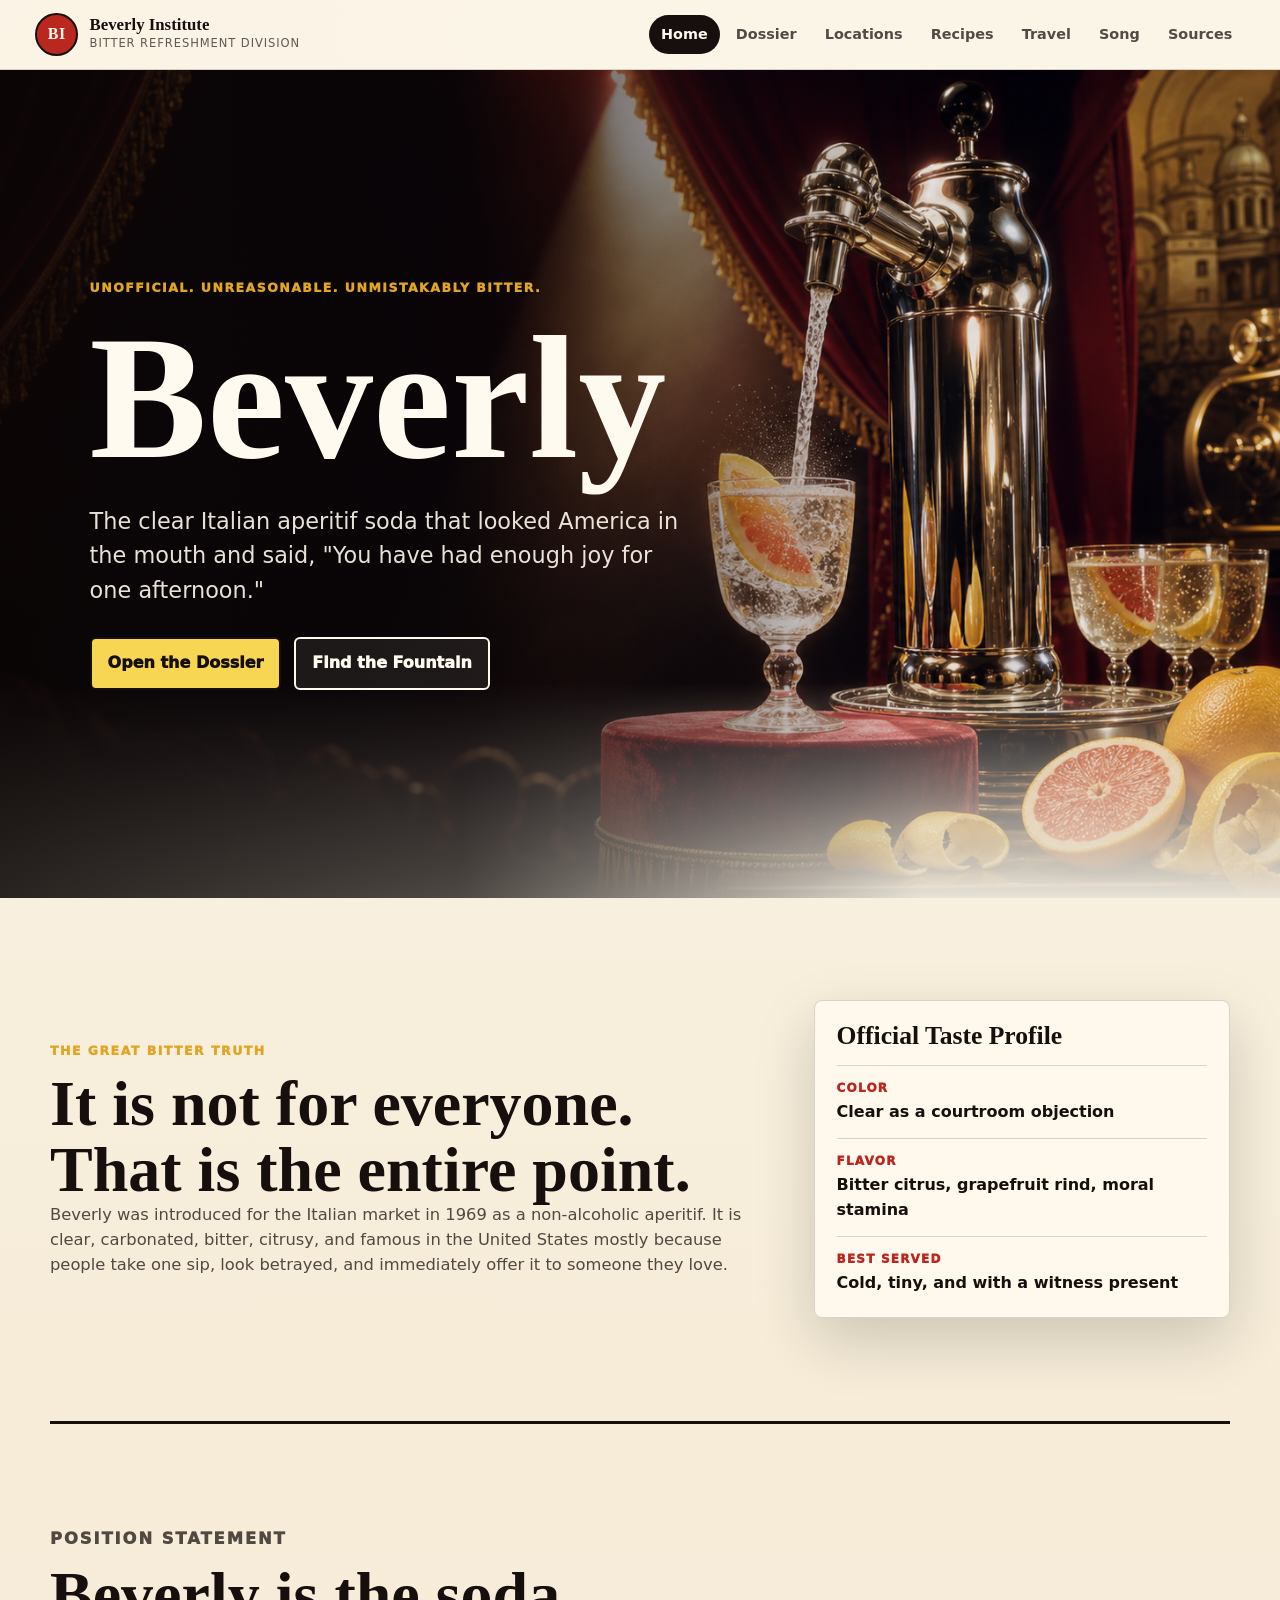
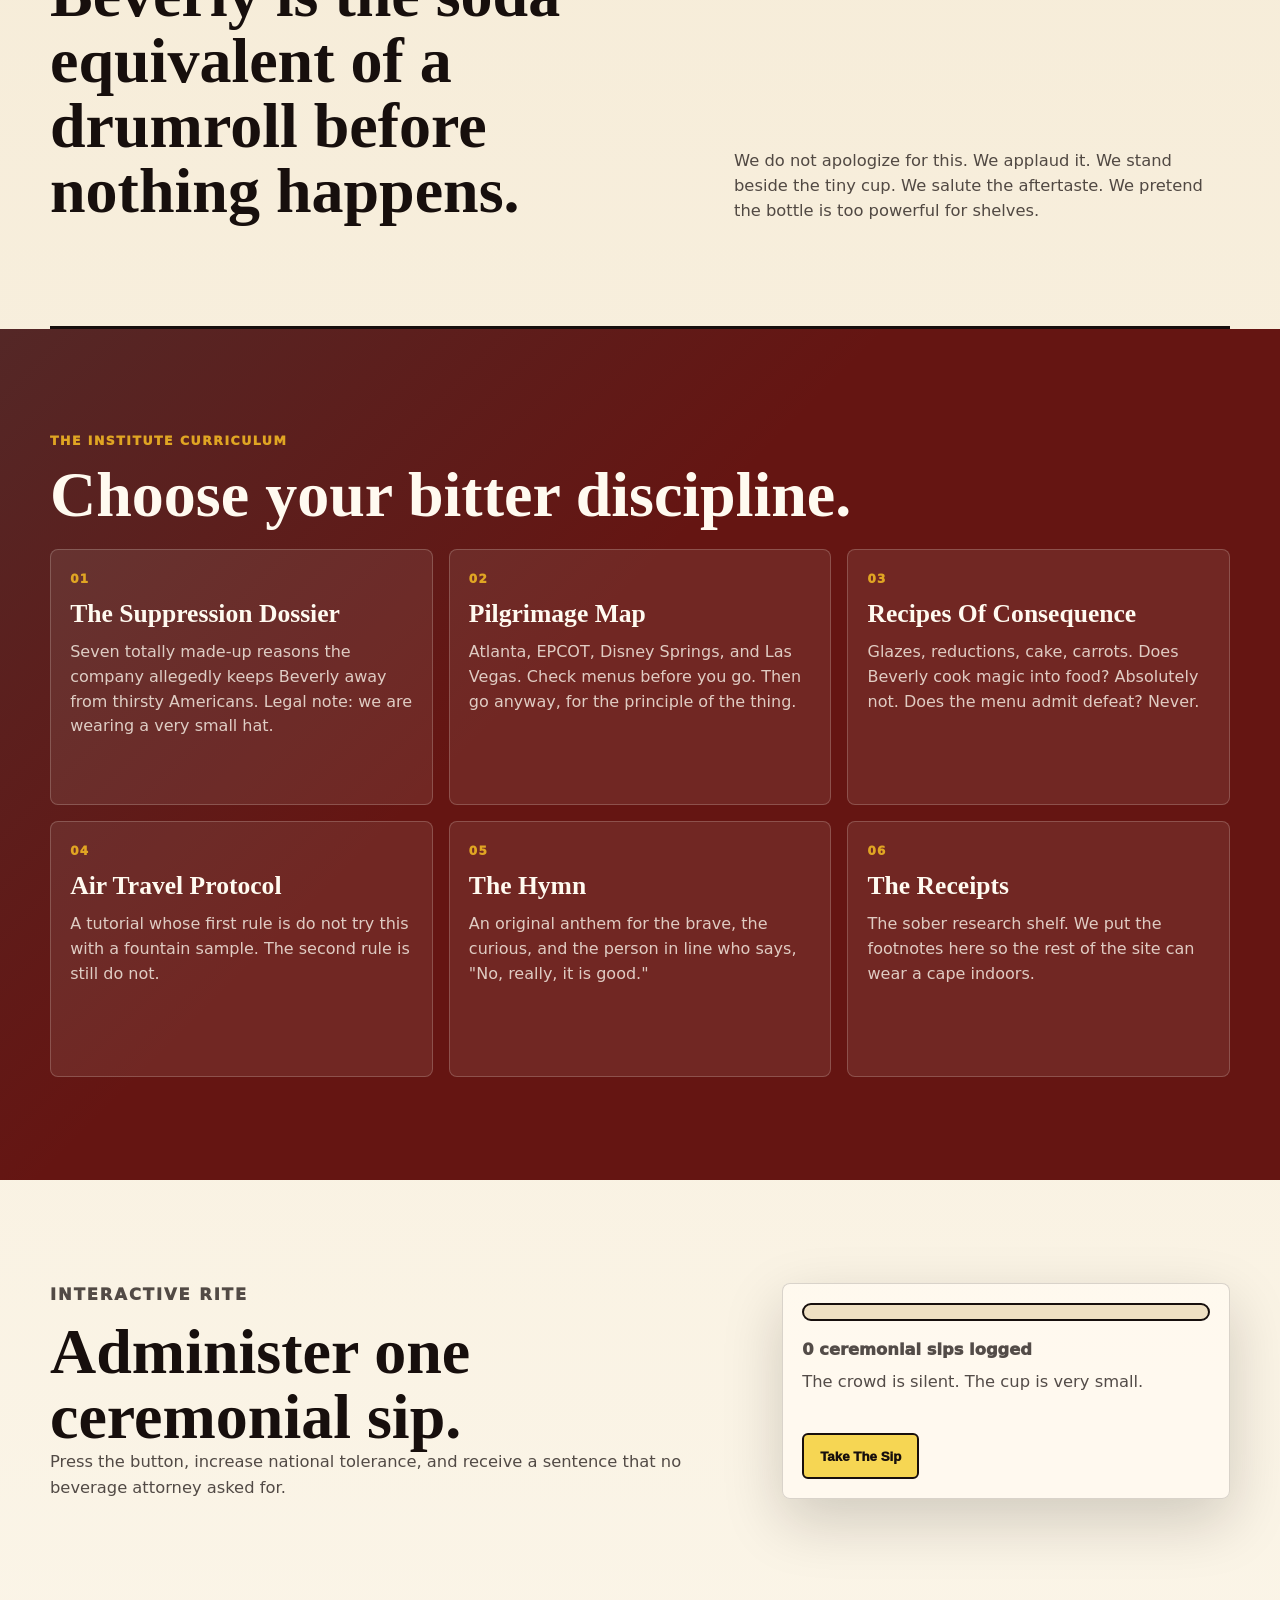
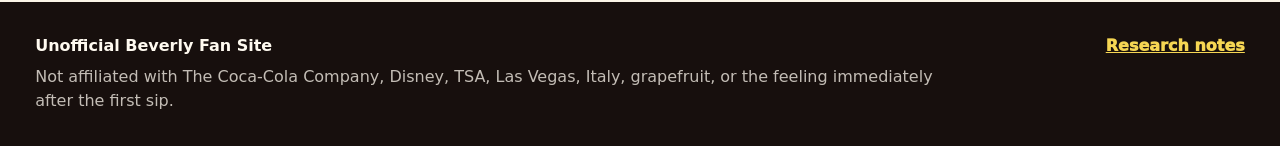
==== index.html @ 8dc159c8 "Create Beverly fan site" ====
<!doctype html>
<html lang="en">
  <head>
    <meta charset="utf-8">
    <meta name="viewport" content="width=device-width, initial-scale=1">
    <title>The Beverly Institute of Bitter Refreshment</title>
    <meta
      name="description"
      content="An unofficial, overcommitted fan site for Beverly, the bitter Italian soda Americans were not emotionally prepared to receive."
    >
    <link rel="stylesheet" href="assets/styles.css">
  </head>
  <body>
    <div data-site-header></div>

    <main>
      <section class="hero hero-home">
        <img src="assets/images/beverly-hero.png" alt="A theatrical soda fountain pouring a clear sparkling bitter drink into a glass on a tiny stage.">
        <div class="hero-shade"></div>
        <div class="hero-content">
          <p class="eyebrow">Unofficial. Unreasonable. Unmistakably bitter.</p>
          <h1>Beverly</h1>
          <p class="hero-copy">
            The clear Italian aperitif soda that looked America in the mouth and said,
            "You have had enough joy for one afternoon."
          </p>
          <div class="hero-actions">
            <a class="button primary" href="manifesto.html">Open the Dossier</a>
            <a class="button ghost" href="locations.html">Find the Fountain</a>
          </div>
        </div>
      </section>

      <section class="section intro-grid">
        <div>
          <p class="kicker">The Great Bitter Truth</p>
          <h2>It is not for everyone. That is the entire point.</h2>
          <p>
            Beverly was introduced for the Italian market in 1969 as a non-alcoholic
            aperitif. It is clear, carbonated, bitter, citrusy, and famous in the
            United States mostly because people take one sip, look betrayed, and
            immediately offer it to someone they love.
          </p>
        </div>
        <aside class="fact-panel">
          <h3>Official Taste Profile</h3>
          <dl>
            <div>
              <dt>Color</dt>
              <dd>Clear as a courtroom objection</dd>
            </div>
            <div>
              <dt>Flavor</dt>
              <dd>Bitter citrus, grapefruit rind, moral stamina</dd>
            </div>
            <div>
              <dt>Best served</dt>
              <dd>Cold, tiny, and with a witness present</dd>
            </div>
          </dl>
        </aside>
      </section>

      <section class="section proclamation-band">
        <div>
          <p class="kicker">Position Statement</p>
          <h2>Beverly is the soda equivalent of a drumroll before nothing happens.</h2>
        </div>
        <p>
          We do not apologize for this. We applaud it. We stand beside the tiny cup.
          We salute the aftertaste. We pretend the bottle is too powerful for shelves.
        </p>
      </section>

      <section class="section cards-section">
        <div class="section-heading">
          <p class="kicker">The Institute Curriculum</p>
          <h2>Choose your bitter discipline.</h2>
        </div>
        <div class="card-grid">
          <a class="feature-card" href="manifesto.html">
            <span class="card-number">01</span>
            <h3>The Suppression Dossier</h3>
            <p>
              Seven totally made-up reasons the company allegedly keeps Beverly away
              from thirsty Americans. Legal note: we are wearing a very small hat.
            </p>
          </a>
          <a class="feature-card" href="locations.html">
            <span class="card-number">02</span>
            <h3>Pilgrimage Map</h3>
            <p>
              Atlanta, EPCOT, Disney Springs, and Las Vegas. Check menus before you go.
              Then go anyway, for the principle of the thing.
            </p>
          </a>
          <a class="feature-card" href="recipes.html">
            <span class="card-number">03</span>
            <h3>Recipes Of Consequence</h3>
            <p>
              Glazes, reductions, cake, carrots. Does Beverly cook magic into food?
              Absolutely not. Does the menu admit defeat? Never.
            </p>
          </a>
          <a class="feature-card" href="travel.html">
            <span class="card-number">04</span>
            <h3>Air Travel Protocol</h3>
            <p>
              A tutorial whose first rule is do not try this with a fountain sample.
              The second rule is still do not.
            </p>
          </a>
          <a class="feature-card" href="song.html">
            <span class="card-number">05</span>
            <h3>The Hymn</h3>
            <p>
              An original anthem for the brave, the curious, and the person in line
              who says, "No, really, it is good."
            </p>
          </a>
          <a class="feature-card" href="sources.html">
            <span class="card-number">06</span>
            <h3>The Receipts</h3>
            <p>
              The sober research shelf. We put the footnotes here so the rest of the
              site can wear a cape indoors.
            </p>
          </a>
        </div>
      </section>

      <section class="section ceremony-panel">
        <div>
          <p class="kicker">Interactive Rite</p>
          <h2>Administer one ceremonial sip.</h2>
          <p>
            Press the button, increase national tolerance, and receive a sentence
            that no beverage attorney asked for.
          </p>
        </div>
        <div class="sip-console" data-sip-console>
          <div class="meter-shell" aria-hidden="true">
            <span class="meter-fill" data-sip-fill></span>
          </div>
          <p class="sip-score"><span data-sip-count>0</span> ceremonial sips logged</p>
          <p class="sip-message" data-sip-message>The crowd is silent. The cup is very small.</p>
          <button class="button primary" type="button" data-sip-button>Take The Sip</button>
        </div>
      </section>
    </main>

    <div data-site-footer></div>
    <script src="assets/site.js"></script>
  </body>
</html>
---- assets/styles.css ----
:root {
  --ink: #170f0d;
  --paper: #fbf5e8;
  --paper-deep: #efe0c3;
  --red: #b9271f;
  --red-deep: #651512;
  --teal: #087a83;
  --teal-deep: #064e54;
  --gold: #e0a523;
  --citrus: #f6d653;
  --cream: #fffaf0;
  --line: rgba(23, 15, 13, 0.16);
  --shadow: 0 22px 60px rgba(23, 15, 13, 0.18);
}

* {
  box-sizing: border-box;
}

html {
  scroll-behavior: smooth;
}

body {
  margin: 0;
  background:
    radial-gradient(circle at top left, rgba(224, 165, 35, 0.18), transparent 32rem),
    linear-gradient(180deg, var(--paper) 0%, #f6ecd8 42%, #fbf5e8 100%);
  color: var(--ink);
  font-family: Inter, ui-sans-serif, system-ui, -apple-system, BlinkMacSystemFont, "Segoe UI", sans-serif;
  line-height: 1.55;
}

img {
  display: block;
  max-width: 100%;
}

a {
  color: inherit;
}

.site-header {
  position: sticky;
  top: 0;
  z-index: 20;
  display: flex;
  align-items: center;
  justify-content: space-between;
  gap: 1rem;
  padding: 0.8rem clamp(1rem, 3vw, 2.2rem);
  background: rgba(251, 245, 232, 0.92);
  border-bottom: 1px solid var(--line);
  backdrop-filter: blur(18px);
}

.brand {
  display: flex;
  align-items: center;
  gap: 0.7rem;
  text-decoration: none;
  min-width: 14rem;
}

.brand-mark {
  display: grid;
  place-items: center;
  width: 2.7rem;
  height: 2.7rem;
  border: 2px solid var(--ink);
  border-radius: 50%;
  background: var(--red);
  color: var(--cream);
  font-family: Georgia, "Times New Roman", serif;
  font-weight: 900;
  letter-spacing: 0.04em;
}

.brand strong,
.brand small {
  display: block;
}

.brand strong {
  font-family: Georgia, "Times New Roman", serif;
  font-size: 1.05rem;
  line-height: 1.1;
}

.brand small {
  color: rgba(23, 15, 13, 0.68);
  font-size: 0.72rem;
  text-transform: uppercase;
  letter-spacing: 0.08em;
}

.site-nav {
  display: flex;
  align-items: center;
  gap: 0.2rem;
  flex-wrap: wrap;
  justify-content: flex-end;
}

.site-nav a {
  border-radius: 999px;
  padding: 0.52rem 0.78rem;
  color: rgba(23, 15, 13, 0.74);
  font-weight: 800;
  font-size: 0.9rem;
  text-decoration: none;
}

.site-nav a:hover,
.site-nav a[aria-current="page"] {
  background: var(--ink);
  color: var(--cream);
}

.nav-toggle {
  display: none;
  border: 1px solid var(--line);
  border-radius: 6px;
  background: var(--cream);
  color: var(--ink);
  padding: 0.55rem 0.7rem;
  font: inherit;
  font-weight: 900;
}

.hero {
  position: relative;
  min-height: clamp(34rem, 92vh, 54rem);
  overflow: hidden;
  display: grid;
  align-items: center;
}

.hero img,
.page-hero.image-hero > img {
  position: absolute;
  inset: 0;
  width: 100%;
  height: 100%;
  object-fit: cover;
}

.hero-shade {
  position: absolute;
  inset: 0;
  background:
    linear-gradient(90deg, rgba(12, 6, 5, 0.88) 0%, rgba(12, 6, 5, 0.72) 36%, rgba(12, 6, 5, 0.08) 72%),
    linear-gradient(180deg, transparent 74%, var(--paper) 100%);
}

.hero-content {
  position: relative;
  z-index: 2;
  width: min(46rem, calc(100% - 2rem));
  margin-left: clamp(1rem, 7vw, 6rem);
  color: var(--cream);
  padding: 5rem 0;
}

.eyebrow,
.kicker {
  margin: 0 0 0.7rem;
  color: var(--gold);
  font-weight: 950;
  text-transform: uppercase;
  letter-spacing: 0.12em;
  font-size: 0.78rem;
}

h1,
h2,
h3 {
  margin: 0;
  font-family: Georgia, "Times New Roman", serif;
  line-height: 1.02;
}

h1 {
  font-size: clamp(4.4rem, 14vw, 11rem);
}

h2 {
  font-size: clamp(2rem, 5vw, 4rem);
}

h3 {
  font-size: clamp(1.25rem, 2vw, 1.7rem);
}

p {
  margin: 0;
}

.hero-copy {
  max-width: 38rem;
  margin-top: 1rem;
  color: rgba(255, 250, 240, 0.9);
  font-size: clamp(1.08rem, 2vw, 1.4rem);
}

.hero-actions {
  display: flex;
  gap: 0.8rem;
  flex-wrap: wrap;
  margin-top: 1.8rem;
}

.button {
  display: inline-flex;
  align-items: center;
  justify-content: center;
  min-height: 2.85rem;
  border: 2px solid currentColor;
  border-radius: 6px;
  padding: 0.76rem 1rem;
  font-weight: 950;
  text-decoration: none;
  cursor: pointer;
  transition: transform 160ms ease, background 160ms ease, color 160ms ease;
}

.button:hover {
  transform: translateY(-1px);
}

.button.primary {
  background: var(--citrus);
  color: var(--ink);
}

.button.ghost {
  background: rgba(255, 250, 240, 0.08);
  color: var(--cream);
}

.section {
  width: min(1180px, calc(100% - 2rem));
  margin: 0 auto;
  padding: clamp(3.5rem, 8vw, 7rem) 0;
}

.intro-grid {
  display: grid;
  grid-template-columns: minmax(0, 1fr) minmax(18rem, 26rem);
  gap: clamp(1.2rem, 4vw, 4rem);
  align-items: center;
}

.intro-grid p:not(.kicker),
.dossier-intro p,
.proclamation-band p,
.ceremony-panel p,
.travel-card p,
.tsa-box p,
.source-card p,
.recipe-card p,
.location-card p,
.page-hero p,
.hymn-console p,
.lyrics-card p {
  color: rgba(23, 15, 13, 0.74);
  font-size: 1.02rem;
}

.fact-panel,
.sip-console,
.hymn-console,
.lyrics-card,
.source-card,
.recipe-card,
.location-card,
.travel-card,
.dossier-card {
  background: rgba(255, 250, 240, 0.86);
  border: 1px solid var(--line);
  border-radius: 8px;
  box-shadow: var(--shadow);
}

.fact-panel {
  padding: 1.35rem;
}

.fact-panel h3 {
  margin-bottom: 1rem;
}

.fact-panel dl {
  display: grid;
  gap: 0.85rem;
  margin: 0;
}

.fact-panel div {
  border-top: 1px solid var(--line);
  padding-top: 0.8rem;
}

.fact-panel dt {
  color: var(--red);
  font-weight: 950;
  text-transform: uppercase;
  font-size: 0.75rem;
  letter-spacing: 0.1em;
}

.fact-panel dd {
  margin: 0.15rem 0 0;
  font-weight: 800;
}

.proclamation-band {
  display: grid;
  grid-template-columns: 1fr 0.8fr;
  gap: clamp(1.4rem, 5vw, 5rem);
  align-items: end;
  border-top: 3px solid var(--ink);
  border-bottom: 3px solid var(--ink);
}

.cards-section {
  width: 100%;
  background:
    linear-gradient(135deg, rgba(8, 122, 131, 0.18), transparent 42%),
    var(--red-deep);
  color: var(--cream);
  padding-left: max(1rem, calc((100% - 1180px) / 2));
  padding-right: max(1rem, calc((100% - 1180px) / 2));
}

.section-heading {
  margin-bottom: 1.4rem;
}

.card-grid {
  display: grid;
  grid-template-columns: repeat(3, minmax(0, 1fr));
  gap: 1rem;
}

.feature-card {
  min-height: 16rem;
  display: flex;
  flex-direction: column;
  gap: 0.8rem;
  padding: 1.2rem;
  color: var(--cream);
  border: 1px solid rgba(255, 250, 240, 0.2);
  border-radius: 8px;
  background: rgba(255, 250, 240, 0.08);
  text-decoration: none;
}

.feature-card:hover {
  background: rgba(255, 250, 240, 0.14);
}

.feature-card p {
  color: rgba(255, 250, 240, 0.78);
}

.card-number,
.state,
.recipe-meta,
.stamp,
.dossier-card span {
  color: var(--gold);
  font-weight: 950;
  text-transform: uppercase;
  letter-spacing: 0.1em;
  font-size: 0.75rem;
}

.ceremony-panel {
  display: grid;
  grid-template-columns: 1fr minmax(18rem, 28rem);
  gap: clamp(1.4rem, 5vw, 4rem);
  align-items: center;
}

.sip-console {
  padding: 1.2rem;
}

.meter-shell {
  height: 1.1rem;
  overflow: hidden;
  border: 2px solid var(--ink);
  border-radius: 999px;
  background: var(--paper-deep);
}

.meter-fill {
  display: block;
  width: 0;
  height: 100%;
  background: linear-gradient(90deg, var(--teal), var(--gold), var(--red));
  transition: width 240ms ease;
}

.sip-score {
  margin-top: 1rem;
  font-weight: 950;
}

.sip-message {
  min-height: 3rem;
  margin: 0.45rem 0 1rem;
}

.page-hero {
  position: relative;
  display: grid;
  align-items: end;
  min-height: 28rem;
  padding: clamp(5rem, 12vw, 10rem) max(1rem, calc((100% - 1180px) / 2)) clamp(3rem, 8vw, 6rem);
  overflow: hidden;
  background:
    linear-gradient(135deg, var(--red-deep), var(--teal-deep));
  color: var(--cream);
}

.page-hero.compact-hero {
  min-height: 24rem;
}

.page-hero.image-hero {
  min-height: 34rem;
}

.page-hero.image-hero::before {
  content: "";
  position: absolute;
  inset: 0;
  z-index: 1;
  background:
    linear-gradient(90deg, rgba(23, 15, 13, 0.82), rgba(23, 15, 13, 0.38) 54%, rgba(23, 15, 13, 0.08)),
    linear-gradient(180deg, transparent 72%, var(--paper) 100%);
}

.page-hero > div {
  position: relative;
  z-index: 2;
  max-width: 49rem;
}

.page-hero h1 {
  margin-bottom: 1rem;
  font-size: clamp(3.1rem, 9vw, 7rem);
}

.page-hero p {
  color: rgba(255, 250, 240, 0.88);
  font-size: clamp(1.05rem, 2vw, 1.3rem);
}

.dossier-layout {
  display: grid;
  grid-template-columns: minmax(18rem, 28rem) minmax(0, 1fr);
  gap: clamp(1.2rem, 4vw, 3rem);
  align-items: start;
}

.dossier-intro {
  position: sticky;
  top: 6rem;
}

.dossier-stack {
  display: grid;
  gap: 1rem;
}

.dossier-card {
  padding: 1.15rem;
}

.dossier-card h3 {
  margin: 0.25rem 0 0.5rem;
}

.pull-quote {
  width: min(980px, calc(100% - 2rem));
  border-left: 0.55rem solid var(--red);
  padding-left: clamp(1rem, 4vw, 2rem);
}

.pull-quote p {
  font-family: Georgia, "Times New Roman", serif;
  font-size: clamp(2rem, 5vw, 4rem);
  line-height: 1.08;
}

.pull-quote span {
  display: block;
  margin-top: 1rem;
  color: rgba(23, 15, 13, 0.62);
  font-weight: 900;
}

.location-grid,
.recipe-grid,
.travel-grid,
.source-grid {
  display: grid;
  grid-template-columns: repeat(2, minmax(0, 1fr));
  gap: 1rem;
}

.location-card,
.recipe-card,
.travel-card,
.source-card {
  padding: 1.2rem;
}

.location-card h2,
.recipe-card h2,
.travel-card h2,
.source-card h2 {
  margin: 0.25rem 0 0.7rem;
  font-size: clamp(1.5rem, 3vw, 2.2rem);
}

.location-card a,
.source-card a,
.tsa-box a {
  display: inline-flex;
  margin-top: 1rem;
  color: var(--teal-deep);
  font-weight: 950;
}

.pilgrimage-steps {
  border-top: 3px solid var(--ink);
}

.step-list {
  display: grid;
  gap: 0.8rem;
  margin: 0;
  padding-left: 1.3rem;
  font-size: 1.1rem;
}

.recipe-grid {
  grid-template-columns: repeat(3, minmax(0, 1fr));
}

.recipe-card ul {
  margin: 1rem 0 0;
  padding-left: 1.1rem;
  color: rgba(23, 15, 13, 0.72);
}

.travel-grid {
  grid-template-columns: repeat(4, minmax(0, 1fr));
}

.travel-card {
  min-height: 21rem;
}

.warning-card {
  background: #fff2bc;
}

.danger-card {
  background: #f3d7d1;
}

.tsa-box {
  display: grid;
  grid-template-columns: 0.85fr 1fr;
  gap: clamp(1rem, 4vw, 3rem);
  border-top: 3px solid var(--ink);
  border-bottom: 3px solid var(--ink);
}

.song-layout {
  display: grid;
  grid-template-columns: minmax(0, 1fr) minmax(18rem, 28rem);
  gap: 1rem;
  align-items: start;
}

.lyrics-card,
.hymn-console {
  padding: 1.25rem;
}

.lyrics {
  display: grid;
  gap: 1rem;
  margin-top: 1.2rem;
}

.lyrics p {
  font-family: Georgia, "Times New Roman", serif;
  font-size: clamp(1.25rem, 2.5vw, 1.75rem);
  line-height: 1.34;
}

.hymn-console {
  position: sticky;
  top: 6rem;
}

.hymn-console .button {
  margin-top: 1rem;
}

.hymn-status {
  min-height: 2rem;
  margin-top: 0.9rem;
  font-weight: 900;
}

.site-footer {
  display: flex;
  justify-content: space-between;
  gap: 1rem;
  padding: 2rem clamp(1rem, 3vw, 2.2rem);
  background: var(--ink);
  color: var(--cream);
}

.site-footer p {
  max-width: 58rem;
  margin-top: 0.35rem;
  color: rgba(255, 250, 240, 0.74);
}

.site-footer a {
  color: var(--citrus);
  font-weight: 950;
}

@media (max-width: 980px) {
  .card-grid,
  .recipe-grid,
  .travel-grid {
    grid-template-columns: repeat(2, minmax(0, 1fr));
  }

  .intro-grid,
  .proclamation-band,
  .ceremony-panel,
  .dossier-layout,
  .song-layout,
  .tsa-box {
    grid-template-columns: 1fr;
  }

  .dossier-intro,
  .hymn-console {
    position: static;
  }
}

@media (max-width: 760px) {
  .site-header {
    align-items: flex-start;
  }

  .brand {
    min-width: 0;
  }

  .nav-toggle {
    display: inline-flex;
  }

  .site-nav {
    position: absolute;
    top: calc(100% + 1px);
    left: 0;
    right: 0;
    display: none;
    flex-direction: column;
    align-items: stretch;
    padding: 0.8rem 1rem 1rem;
    background: rgba(251, 245, 232, 0.98);
    border-bottom: 1px solid var(--line);
  }

  .site-nav.is-open {
    display: flex;
  }

  .site-nav a {
    border-radius: 6px;
  }

  .hero {
    min-height: 46rem;
    align-items: end;
  }

  .hero img {
    object-position: 62% center;
  }

  .hero-shade {
    background:
      linear-gradient(180deg, rgba(12, 6, 5, 0.12) 0%, rgba(12, 6, 5, 0.82) 48%, rgba(12, 6, 5, 0.94) 84%, var(--paper) 100%);
  }

  .hero-content {
    width: calc(100% - 2rem);
    margin: 0 auto;
    padding-bottom: 5rem;
  }

  h1 {
    font-size: clamp(4rem, 22vw, 6rem);
  }

  .page-hero.image-hero {
    min-height: 38rem;
  }

  .page-hero.image-hero > img {
    object-position: 58% center;
  }

  .location-grid,
  .recipe-grid,
  .travel-grid,
  .source-grid,
  .card-grid {
    grid-template-columns: 1fr;
  }

  .travel-card {
    min-height: auto;
  }

  .site-footer {
    flex-direction: column;
  }
}

@media (prefers-reduced-motion: reduce) {
  *,
  *::before,
  *::after {
    scroll-behavior: auto !important;
    transition-duration: 0.01ms !important;
    animation-duration: 0.01ms !important;
    animation-iteration-count: 1 !important;
  }
}
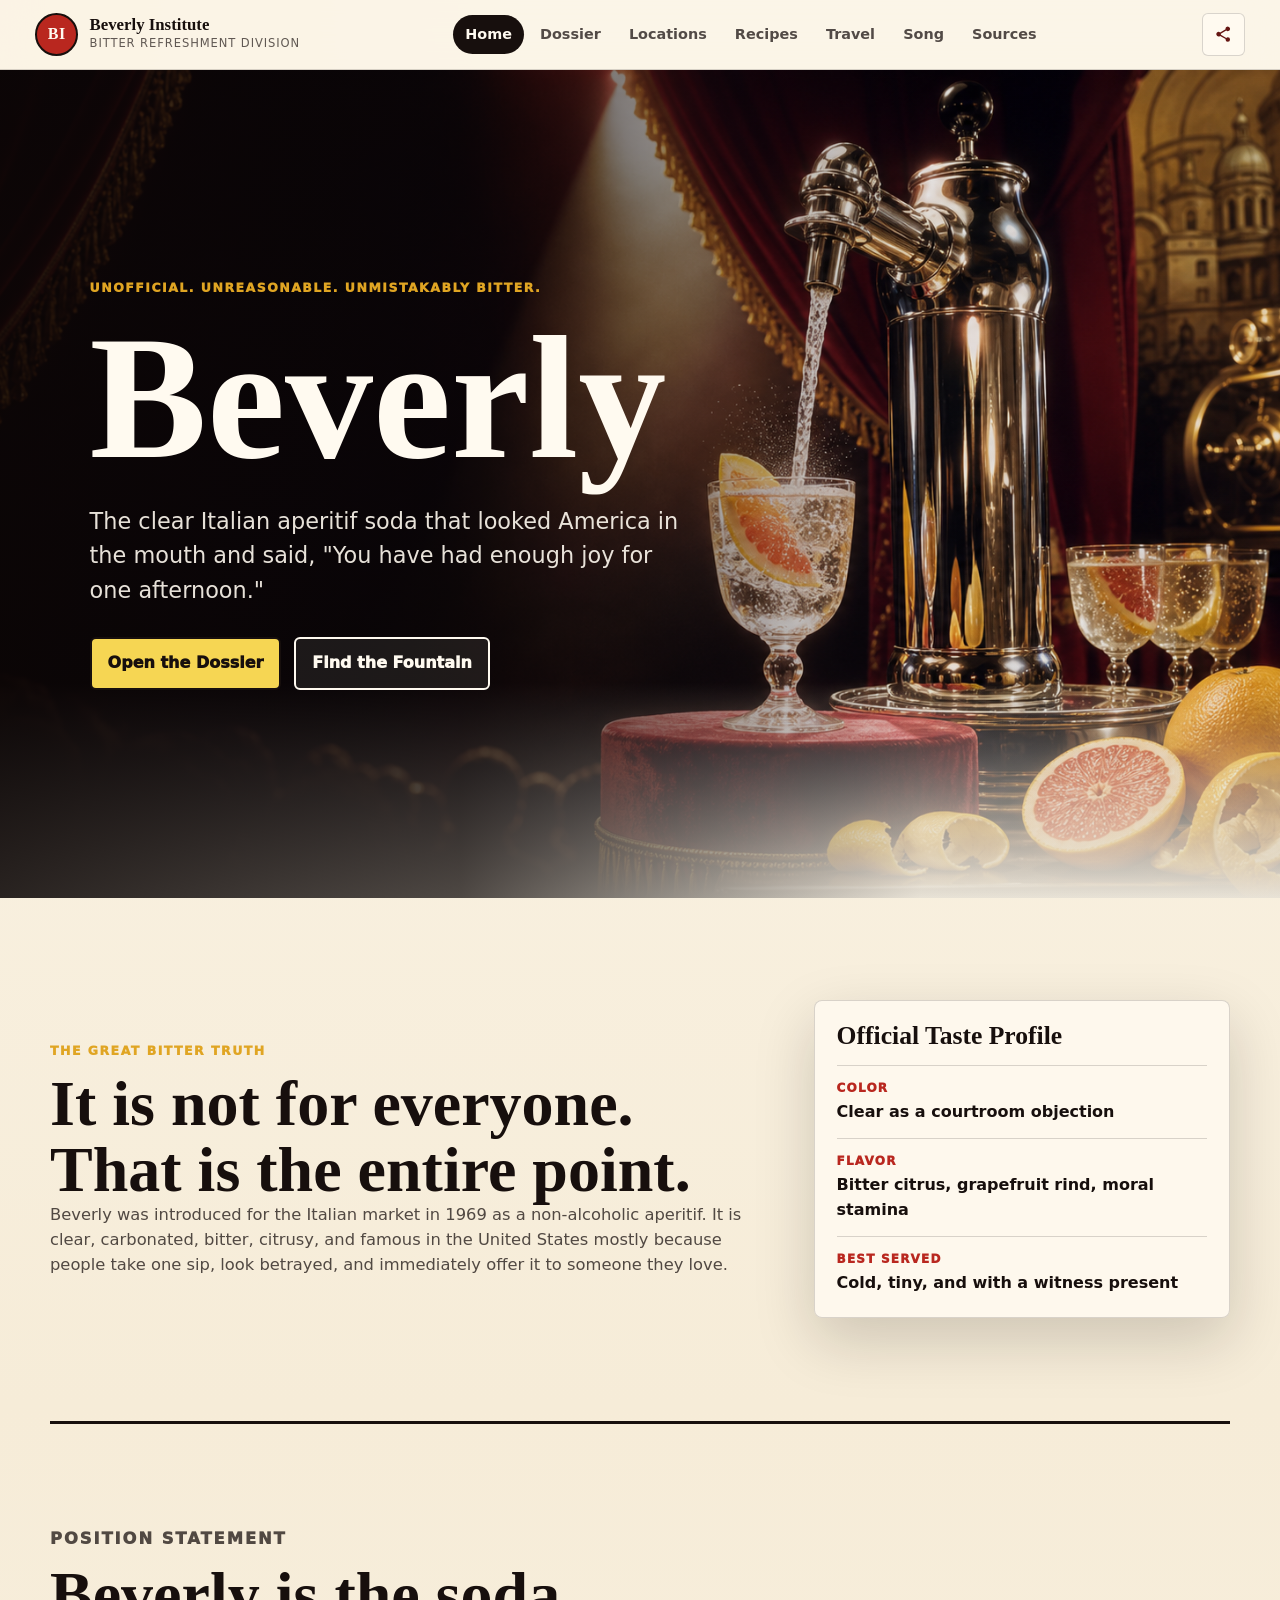
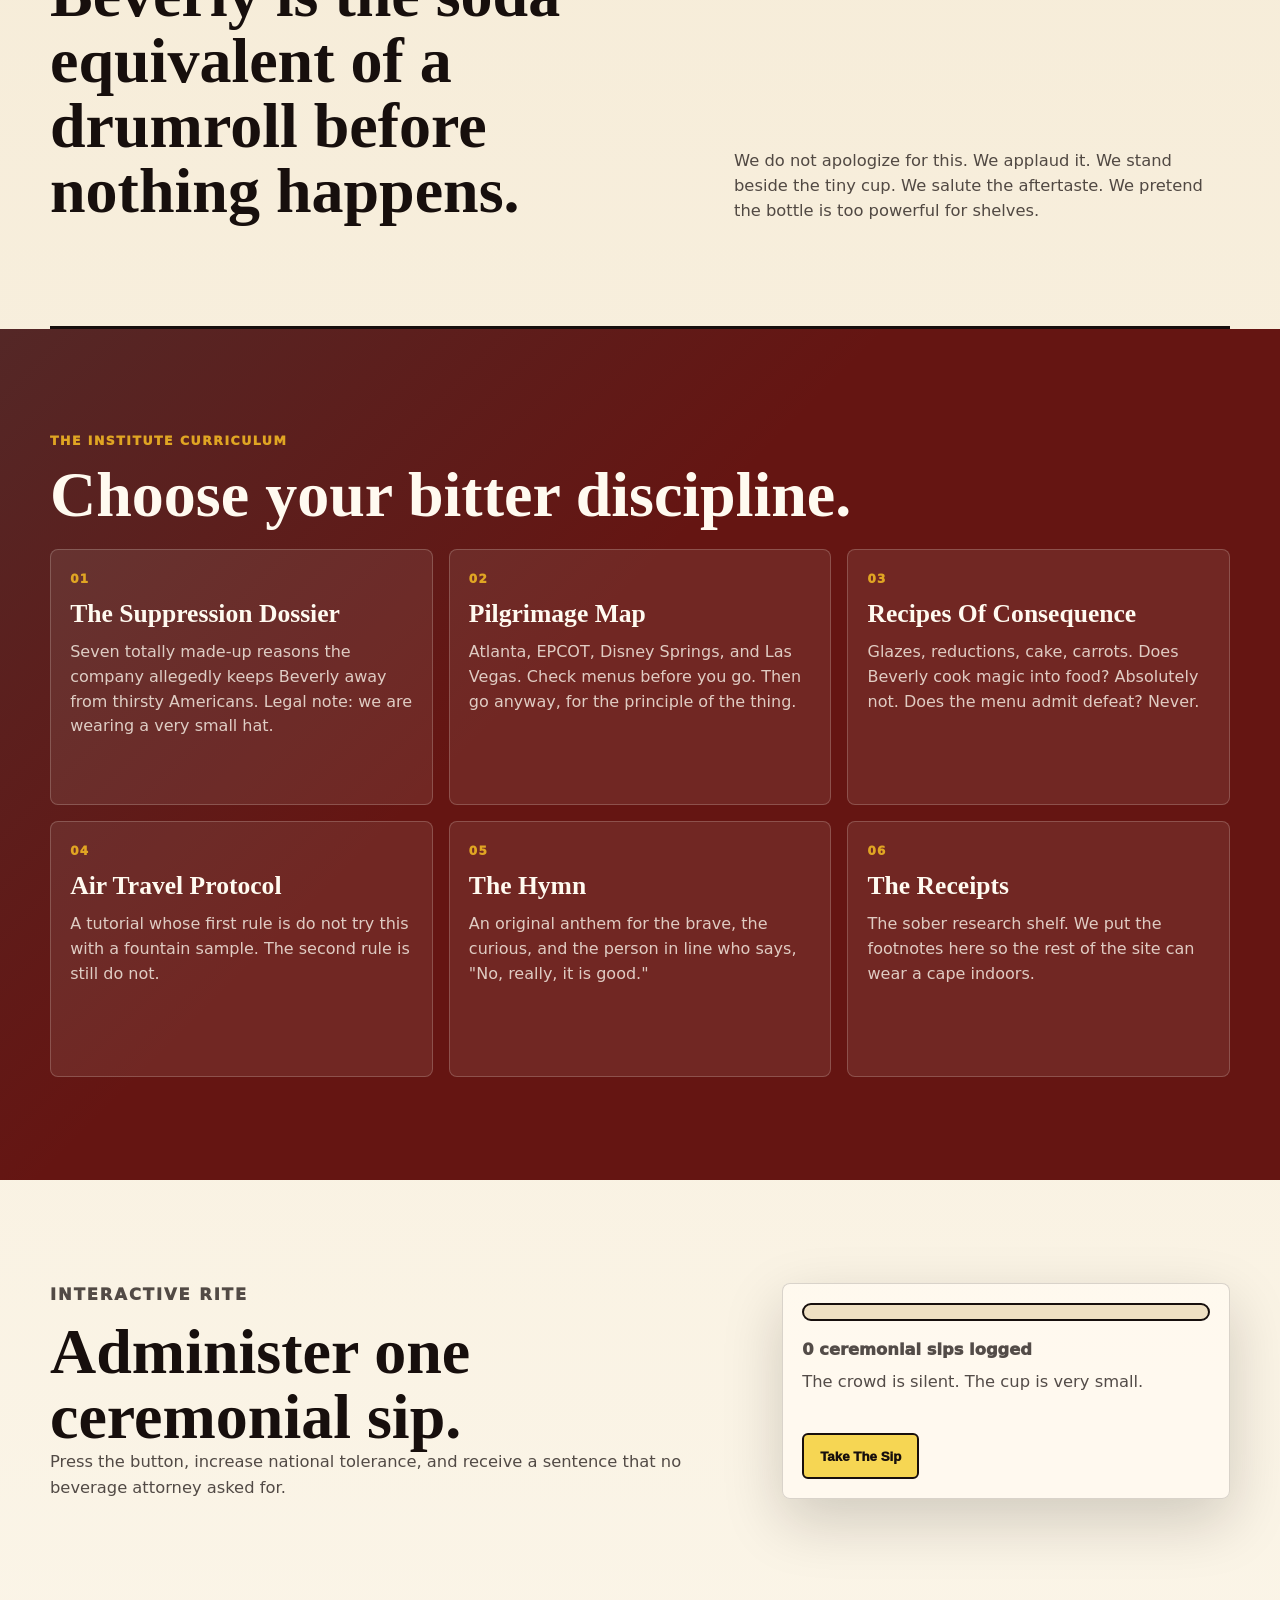
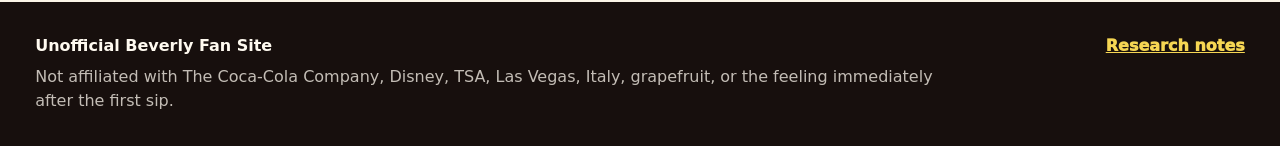
==== commit cefdff0d: "Add share preview and site icons" ====
--- a/index.html
+++ b/index.html
@@ -8,6 +8,36 @@
       name="description"
       content="An unofficial, overcommitted fan site for Beverly, the bitter Italian soda Americans were not emotionally prepared to receive."
     >
+    <meta name="theme-color" content="#651512">
+    <meta name="color-scheme" content="light">
+    <meta name="apple-mobile-web-app-title" content="Beverly">
+    <meta name="application-name" content="Beverly Institute">
+    <meta name="msapplication-TileColor" content="#651512">
+    <meta name="msapplication-TileImage" content="assets/icons/mstile-150x150.png">
+    <meta name="msapplication-config" content="browserconfig.xml">
+    <link rel="canonical" href="https://drftstatic.github.io/beverly/">
+    <link rel="icon" href="favicon.ico" sizes="any">
+    <link rel="icon" type="image/png" sizes="16x16" href="assets/icons/favicon-16x16.png">
+    <link rel="icon" type="image/png" sizes="32x32" href="assets/icons/favicon-32x32.png">
+    <link rel="apple-touch-icon" sizes="180x180" href="assets/icons/apple-touch-icon.png">
+    <link rel="mask-icon" href="assets/icons/safari-pinned-tab.svg" color="#651512">
+    <link rel="manifest" href="site.webmanifest">
+    <meta property="og:site_name" content="Beverly Institute of Bitter Refreshment">
+    <meta property="og:type" content="website">
+    <meta property="og:locale" content="en_US">
+    <meta property="og:url" content="https://drftstatic.github.io/beverly/">
+    <meta property="og:title" content="The Beverly Institute of Bitter Refreshment">
+    <meta property="og:description" content="An unofficial, overcommitted fan site for Beverly, the bitter Italian soda Americans were not emotionally prepared to receive.">
+    <meta property="og:image" content="https://drftstatic.github.io/beverly/assets/images/beverly-social-card.png">
+    <meta property="og:image:secure_url" content="https://drftstatic.github.io/beverly/assets/images/beverly-social-card.png">
+    <meta property="og:image:width" content="1200">
+    <meta property="og:image:height" content="630">
+    <meta property="og:image:alt" content="Beverly fan-site social card with a theatrical tiny soda cup and the words Beverly, the tiny cup has the floor.">
+    <meta name="twitter:card" content="summary_large_image">
+    <meta name="twitter:title" content="The Beverly Institute of Bitter Refreshment">
+    <meta name="twitter:description" content="An unofficial, overcommitted fan site for Beverly, the bitter Italian soda Americans were not emotionally prepared to receive.">
+    <meta name="twitter:image" content="https://drftstatic.github.io/beverly/assets/images/beverly-social-card.png">
+    <meta name="twitter:image:alt" content="Beverly fan-site social card with a theatrical tiny soda cup and the words Beverly, the tiny cup has the floor.">
     <link rel="stylesheet" href="assets/styles.css">
   </head>
   <body>
--- a/assets/styles.css
+++ b/assets/styles.css
@@ -117,6 +117,13 @@
   color: var(--cream);
 }
 
+.header-controls {
+  position: relative;
+  display: flex;
+  align-items: center;
+  gap: 0.45rem;
+}
+
 .nav-toggle {
   display: none;
   border: 1px solid var(--line);
@@ -126,6 +133,51 @@
   padding: 0.55rem 0.7rem;
   font: inherit;
   font-weight: 900;
+}
+
+.share-button {
+  display: inline-grid;
+  place-items: center;
+  width: 2.7rem;
+  height: 2.7rem;
+  border: 1px solid var(--line);
+  border-radius: 6px;
+  background: var(--cream);
+  color: var(--red-deep);
+  cursor: pointer;
+}
+
+.share-button:hover {
+  background: var(--citrus);
+  color: var(--ink);
+}
+
+.share-button svg {
+  width: 1.15rem;
+  height: 1.15rem;
+  fill: currentColor;
+}
+
+.share-feedback {
+  position: absolute;
+  top: calc(100% + 0.45rem);
+  right: 0;
+  min-width: 8.5rem;
+  padding: 0.45rem 0.6rem;
+  border-radius: 6px;
+  background: var(--ink);
+  color: var(--cream);
+  font-size: 0.78rem;
+  font-weight: 900;
+  opacity: 0;
+  pointer-events: none;
+  transform: translateY(-0.25rem);
+  transition: opacity 160ms ease, transform 160ms ease;
+}
+
+.share-feedback.is-visible {
+  opacity: 1;
+  transform: translateY(0);
 }
 
 .hero {
